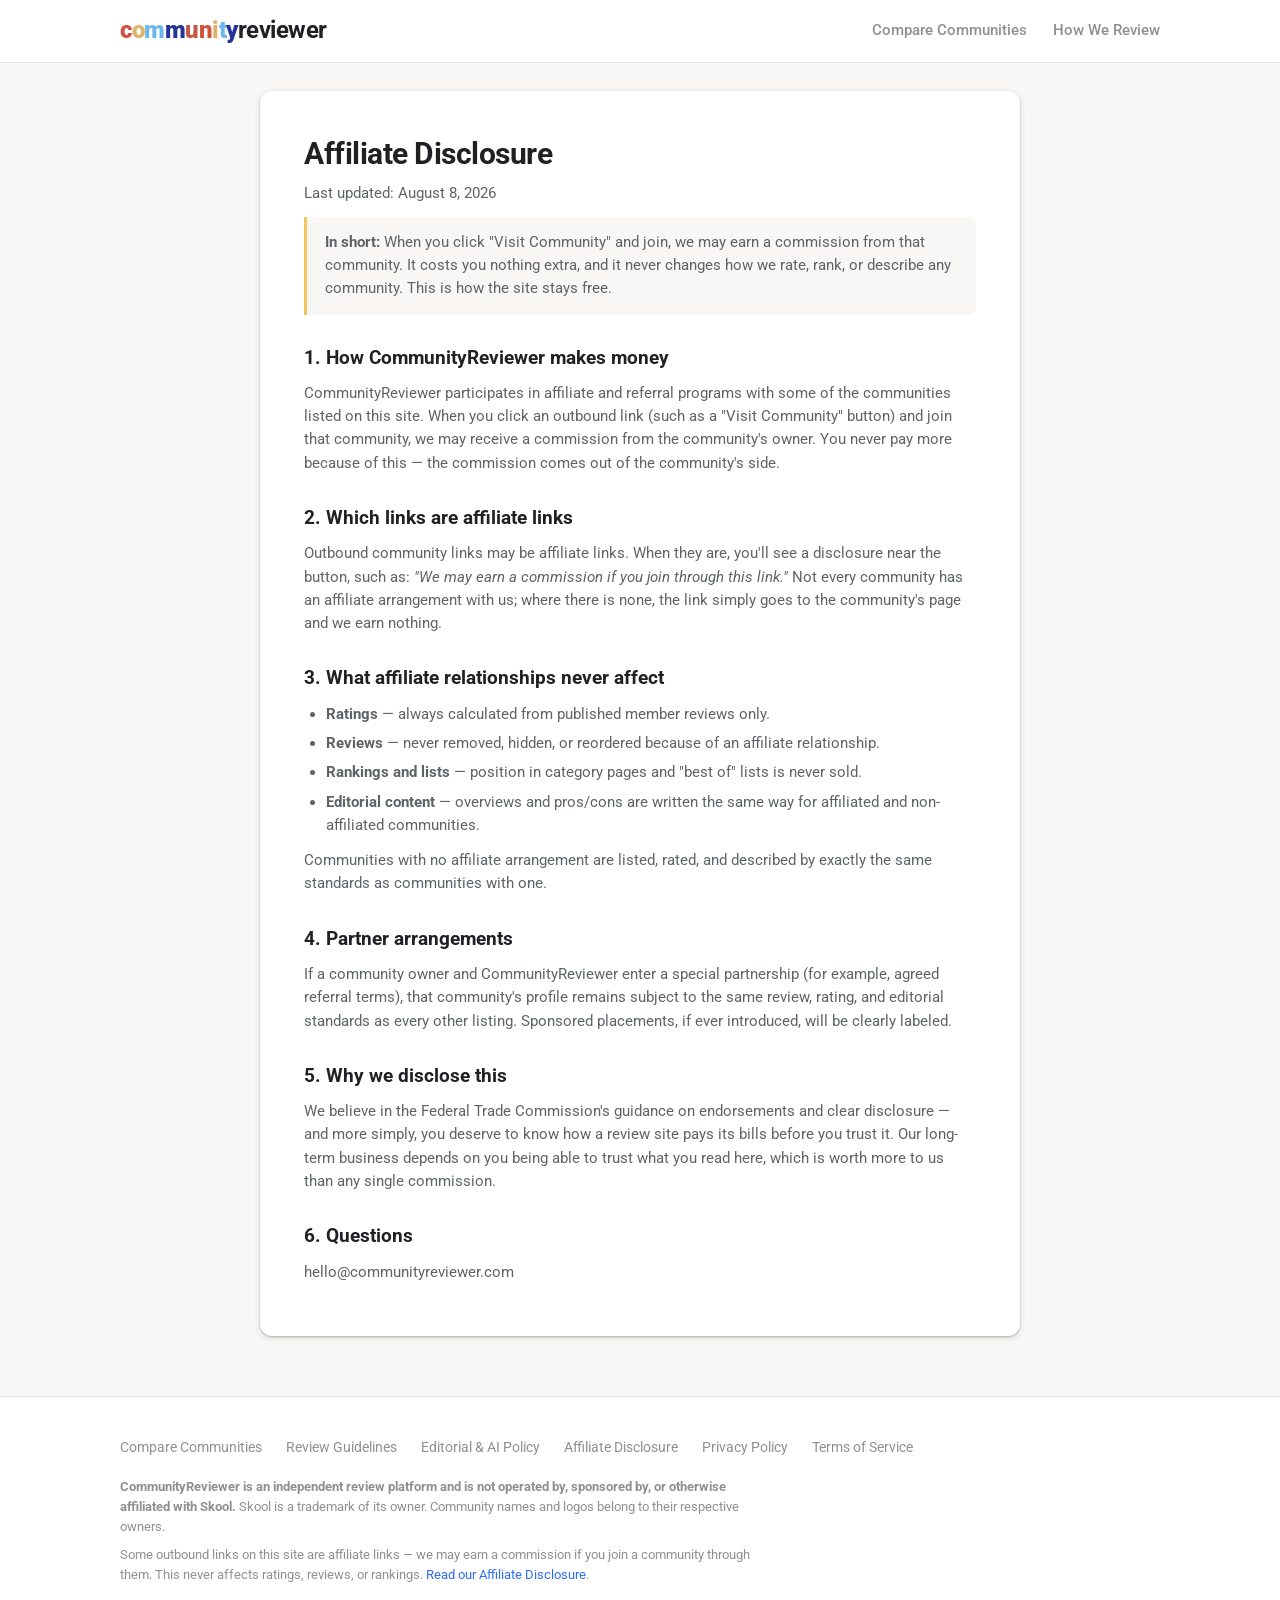
==== affiliate-disclosure/index.html @ 4574a342 "Launch CommunityReviewer comparison page Static site: Meta Ads community comparison plus the five po" ====
<!DOCTYPE html>
<html lang="en">
<head>
<meta charset="UTF-8">
<meta name="viewport" content="width=device-width, initial-scale=1">
<title>Affiliate Disclosure | CommunityReviewer</title>
<link rel="stylesheet" href="/assets/styles.css">
</head>
<body>

<header class="site-header">
  <div class="container header-inner">
    <a class="logo" href="/"><span class="l1">c</span><span class="l2">o</span><span class="l3">m</span><span class="l4">m</span><span class="l5">u</span><span class="l1">n</span><span class="l2">i</span><span class="l3">t</span><span class="l4">y</span><span class="lr">reviewer</span></a>
    <nav class="site-nav">
      <a href="/compare/best-meta-ads-skool-communities/">Compare Communities</a>
      <a href="/editorial-policy/">How We Review</a>
    </nav>
  </div>
</header>

<div class="container">
  <article class="policy">
    <h1>Affiliate Disclosure</h1>
    <p class="policy-updated">Last updated: August 8, 2026</p>

    <div class="tldr"><b>In short:</b> When you click "Visit Community" and join, we may earn a commission from that community. It costs you nothing extra, and it never changes how we rate, rank, or describe any community. This is how the site stays free.</div>

    <h2>1. How CommunityReviewer makes money</h2>
    <p>CommunityReviewer participates in affiliate and referral programs with some of the communities listed on this site. When you click an outbound link (such as a "Visit Community" button) and join that community, we may receive a commission from the community's owner. You never pay more because of this — the commission comes out of the community's side.</p>

    <h2>2. Which links are affiliate links</h2>
    <p>Outbound community links may be affiliate links. When they are, you'll see a disclosure near the button, such as: <i>"We may earn a commission if you join through this link."</i> Not every community has an affiliate arrangement with us; where there is none, the link simply goes to the community's page and we earn nothing.</p>

    <h2>3. What affiliate relationships never affect</h2>
    <ul>
      <li><b>Ratings</b> — always calculated from published member reviews only.</li>
      <li><b>Reviews</b> — never removed, hidden, or reordered because of an affiliate relationship.</li>
      <li><b>Rankings and lists</b> — position in category pages and "best of" lists is never sold.</li>
      <li><b>Editorial content</b> — overviews and pros/cons are written the same way for affiliated and non-affiliated communities.</li>
    </ul>
    <p>Communities with no affiliate arrangement are listed, rated, and described by exactly the same standards as communities with one.</p>

    <h2>4. Partner arrangements</h2>
    <p>If a community owner and CommunityReviewer enter a special partnership (for example, agreed referral terms), that community's profile remains subject to the same review, rating, and editorial standards as every other listing. Sponsored placements, if ever introduced, will be clearly labeled.</p>

    <h2>5. Why we disclose this</h2>
    <p>We believe in the Federal Trade Commission's guidance on endorsements and clear disclosure — and more simply, you deserve to know how a review site pays its bills before you trust it. Our long-term business depends on you being able to trust what you read here, which is worth more to us than any single commission.</p>

    <h2>6. Questions</h2>
    <p>hello@communityreviewer.com</p>
  </article>
</div>

<footer class="site-footer">
  <div class="container">
    <div class="footer-links">
      <a href="/compare/best-meta-ads-skool-communities/">Compare Communities</a>
      <a href="/review-guidelines/">Review Guidelines</a>
      <a href="/editorial-policy/">Editorial &amp; AI Policy</a>
      <a href="/affiliate-disclosure/">Affiliate Disclosure</a>
      <a href="/privacy/">Privacy Policy</a>
      <a href="/terms/">Terms of Service</a>
    </div>
    <p class="footer-disclaimer"><b>CommunityReviewer is an independent review platform and is not operated by, sponsored by, or otherwise affiliated with Skool.</b> Skool is a trademark of its owner. Community names and logos belong to their respective owners.</p>
    <p class="footer-disclaimer">Some outbound links on this site are affiliate links — we may earn a commission if you join a community through them. This never affects ratings, reviews, or rankings. <a href="/affiliate-disclosure/">Read our Affiliate Disclosure</a>.</p>
  </div>
</footer>

</body>
</html>
---- assets/styles.css ----
/* CommunityReviewer — shared styles */
@import url('https://fonts.googleapis.com/css2?family=Roboto:wght@400;500;700;900&display=swap');

:root {
  --ink: #202124;
  --ink-soft: #5f6368;
  --ink-faint: #909090;
  --line: #e4e4e4;
  --bg: #f8f7f5;            /* Skool warm off-white canvas */
  --bg-soft: #f3f1ee;
  --card: #ffffff;
  --accent: #2e6ef5;         /* Skool link blue */
  --yellow: #f8d481;         /* Skool primary CTA yellow */
  --yellow-dark: #f2c65c;
  --star: #dfa43c;
  --green: #178a4c;
  --green-bg: #e8f5ee;
  --radius: 10px;
  --card-shadow: 0 1px 2px rgba(60,64,67,.3), 0 2px 6px rgba(60,64,67,.15);
  /* skool logo letter colors */
  --sk-red: #d3513e;
  --sk-gold: #e0b467;
  --sk-sky: #6bb7ee;
  --sk-navy: #263397;
  --sk-rust: #c45946;
}

* { margin: 0; padding: 0; box-sizing: border-box; }

body {
  font-family: Roboto, -apple-system, BlinkMacSystemFont, Helvetica, Arial, sans-serif;
  color: var(--ink);
  background: var(--bg);
  line-height: 1.55;
  font-size: 16px;
}

.container { max-width: 1080px; margin: 0 auto; padding: 0 20px; }
a { color: var(--accent); text-decoration: none; }
a:hover { text-decoration: underline; }
img { max-width: 100%; }

/* ---------- Header ---------- */
.site-header {
  border-bottom: 1px solid var(--line);
  background: #fff;
  position: sticky; top: 0; z-index: 50;
}
.header-inner {
  display: flex; align-items: center; justify-content: space-between;
  height: 62px; gap: 24px;
}
.logo {
  font-size: 24px; font-weight: 900; letter-spacing: -0.5px; color: var(--ink);
}
.logo:hover { text-decoration: none; }
.logo .l1 { color: var(--sk-red); }
.logo .l2 { color: var(--sk-gold); }
.logo .l3 { color: var(--sk-sky); }
.logo .l4 { color: var(--sk-navy); }
.logo .l5 { color: var(--sk-rust); }
.logo .lr { color: var(--ink); font-weight: 700; }
.site-nav { display: flex; gap: 26px; align-items: center; }
.site-nav a { color: var(--ink-faint); font-size: 15px; font-weight: 500; }
.site-nav a:hover { color: var(--ink); text-decoration: none; }
.site-nav a.nav-cta {
  color: var(--ink); background: var(--yellow); font-weight: 700;
  padding: 8px 16px; border-radius: 4px;
}
.site-nav a.nav-cta:hover { background: var(--yellow-dark); }

/* ---------- Buttons ---------- */
.btn {
  display: inline-block; border-radius: 4px; font-weight: 700; font-size: 15px;
  padding: 11px 22px; cursor: pointer; text-align: center; border: none;
  transition: background .15s; font-family: inherit;
}
.btn:hover { text-decoration: none; }
.btn-primary {
  background: var(--yellow); color: var(--ink);
  text-transform: uppercase; letter-spacing: .3px; font-size: 14px;
}
.btn-primary:hover { background: var(--yellow-dark); }
.btn-secondary {
  background: #fff; color: var(--ink); border: 1.5px solid var(--line);
}
.btn-secondary:hover { border-color: var(--ink-faint); }
.btn-outline {
  background: #fff; color: var(--ink); border: 1.5px solid var(--line);
  padding: 8px 16px; font-size: 14px;
}
.btn-outline:hover { border-color: var(--ink-faint); }
.btn-lg { padding: 14px 28px; font-size: 15px; }
.btn-block { display: block; width: 100%; }

/* ---------- Badges & stars ---------- */
.stars { color: var(--star); letter-spacing: 1px; }
.badge {
  display: inline-block; font-size: 12.5px; font-weight: 700;
  padding: 3px 10px; border-radius: 999px;
}
.badge-claimed { background: var(--green-bg); color: var(--green); }
.badge-unclaimed { background: #efedea; color: var(--ink-faint); }
.badge-verified { background: var(--green-bg); color: var(--green); }
.badge-cat { background: #efedea; color: var(--ink-soft); }

/* ---------- Community card (reused everywhere) ---------- */
.card-grid { display: grid; grid-template-columns: repeat(3, 1fr); gap: 18px; }
.community-card {
  border-radius: var(--radius);
  padding: 20px; background: var(--card); display: flex; flex-direction: column; gap: 8px;
  box-shadow: var(--card-shadow);
  transition: box-shadow .15s;
}
.community-card:hover {
  box-shadow: 0 2px 4px rgba(60,64,67,.3), 0 6px 14px rgba(60,64,67,.18);
  text-decoration: none;
}
.cc-logo {
  width: 48px; height: 48px; border-radius: 8px; color: #fff;
  display: flex; align-items: center; justify-content: center;
  font-weight: 700; font-size: 17px; margin-bottom: 4px;
}
.cc-name { font-size: 17px; font-weight: 700; color: var(--ink); }
.cc-creator { font-size: 14px; color: var(--ink-soft); }
.cc-rating { font-size: 14px; color: var(--ink); }
.cc-rating .count { color: var(--ink-faint); }
.cc-meta { display: flex; gap: 10px; align-items: center; font-size: 13.5px; color: var(--ink-soft); }
.cc-price { font-weight: 700; color: var(--ink); }
.cc-desc { font-size: 14px; color: var(--ink-soft); flex-grow: 1; }
.cc-btn { margin-top: 10px; }

/* logo placeholder colors — echo skool's logo palette */
.lg-blue { background: linear-gradient(135deg,#6bb7ee,#263397); }
.lg-purple { background: linear-gradient(135deg,#7c4fd0,#4c2a96); }
.lg-green { background: linear-gradient(135deg,#2aa365,#116b3d); }
.lg-orange { background: linear-gradient(135deg,#e0b467,#c45946); }
.lg-red { background: linear-gradient(135deg,#d3513e,#8f2c1e); }
.lg-teal { background: linear-gradient(135deg,#2b9fa8,#166b72); }

/* ---------- Sections ---------- */
.section { padding: 48px 0; }
.section-alt { background: transparent; }
.section h2 { font-size: 24px; letter-spacing: -0.3px; margin-bottom: 20px; }
.section-head { display: flex; align-items: baseline; justify-content: space-between; margin-bottom: 20px; }
.section-head h2 { margin-bottom: 0; }
.section-head a { font-size: 14.5px; font-weight: 700; }

/* ---------- Forms ---------- */
.form-card {
  max-width: 640px; margin: 0 auto; background: var(--card);
  border-radius: 12px; padding: 32px; box-shadow: var(--card-shadow);
}
.form-group { margin-bottom: 22px; }
.form-group label { display: block; font-weight: 700; font-size: 15px; margin-bottom: 6px; }
.form-group .hint { font-size: 13px; color: var(--ink-faint); margin-top: 5px; }
input[type=text], input[type=email], textarea, select {
  width: 100%; padding: 11px 13px; border: 1.5px solid var(--line);
  border-radius: 8px; font-size: 15px; font-family: inherit; background: #fff;
  color: var(--ink);
}
input:focus, textarea:focus, select:focus { outline: 2px solid var(--accent); outline-offset: -1px; border-color: var(--accent); }
textarea { resize: vertical; min-height: 110px; }
.radio-row { display: flex; flex-wrap: wrap; gap: 10px; }
.radio-pill {
  border: 1.5px solid var(--line); border-radius: 25px; padding: 8px 16px;
  font-size: 14.5px; cursor: pointer; user-select: none; color: var(--ink-faint);
  background: #fff;
}
.radio-pill input { display: none; }
.radio-pill:has(input:checked) { background: var(--ink); border-color: var(--ink); color: #fff; font-weight: 700; }
.star-picker { display: flex; gap: 6px; font-size: 34px; color: #dcdcda; cursor: pointer; }
.star-picker span:hover, .star-picker span.on { color: var(--star); }
.checkbox-row { display: flex; gap: 10px; align-items: flex-start; font-size: 14.5px; color: var(--ink-soft); }
.checkbox-row input { margin-top: 4px; }

/* ---------- Footer ---------- */
.site-footer {
  border-top: 1px solid var(--line); background: #fff;
  padding: 40px 0 32px; margin-top: 60px; font-size: 14px; color: var(--ink-soft);
}
.footer-links { display: flex; flex-wrap: wrap; gap: 10px 24px; margin-bottom: 18px; }
.footer-links a { color: var(--ink-faint); }
.footer-disclaimer { color: var(--ink-faint); font-size: 13px; max-width: 640px; }

/* ---------- Breadcrumb ---------- */
.breadcrumb { font-size: 13.5px; color: var(--ink-faint); padding: 16px 0 0; }
.breadcrumb a { color: var(--ink-faint); }

/* ---------- Review card ---------- */
.review-card {
  border-radius: var(--radius); box-shadow: var(--card-shadow);
  padding: 22px; background: var(--card); margin-bottom: 16px;
}
.review-card h4 { font-size: 16.5px; margin: 6px 0 8px; }
.review-meta { font-size: 13px; color: var(--ink-faint); display: flex; flex-wrap: wrap; gap: 6px 14px; margin-top: 12px; }
.review-procon { font-size: 14.5px; margin-top: 10px; }
.review-procon b { color: var(--ink); }
.helpful { margin-top: 14px; font-size: 13.5px; color: var(--ink-faint); }
.helpful button {
  border: 1px solid var(--line); background: #fff; border-radius: 25px;
  padding: 4px 14px; font-size: 13px; cursor: pointer; margin-left: 8px; color: var(--ink-soft);
  font-family: inherit;
}
.owner-response {
  margin-top: 14px; background: var(--bg); border-left: 3px solid var(--yellow-dark);
  border-radius: 0 8px 8px 0; padding: 12px 16px; font-size: 14.5px;
}
.owner-response .who { font-weight: 700; font-size: 13px; color: var(--ink); margin-bottom: 4px; }

/* ---------- Misc ---------- */
.note-editorial { font-size: 12.5px; color: var(--ink-faint); font-style: italic; margin-top: 10px; }
.two-col { display: grid; grid-template-columns: 1fr 1fr; gap: 24px; }
.pro-box, .con-box { border: 1px solid var(--line); border-radius: var(--radius); padding: 20px; background: #fff; }
.pro-box h3 { color: var(--green); font-size: 16px; margin-bottom: 10px; }
.con-box h3 { color: var(--sk-rust); font-size: 16px; margin-bottom: 10px; }
.pro-box ul, .con-box ul { padding-left: 20px; font-size: 14.5px; color: var(--ink-soft); }
.pro-box li, .con-box li { margin-bottom: 6px; }

.facts-box {
  border-radius: var(--radius); background: var(--card); box-shadow: var(--card-shadow);
  padding: 6px 22px;
}
.facts-box .fact {
  display: flex; justify-content: space-between; gap: 16px;
  padding: 11px 0; border-bottom: 1px solid #efedea; font-size: 14.5px;
}
.facts-box .fact:last-child { border-bottom: none; }
.facts-box .fact .k { color: var(--ink-faint); }
.facts-box .fact .v { font-weight: 700; text-align: right; }

.side-card {
  border-radius: var(--radius); background: var(--card); box-shadow: var(--card-shadow);
  padding: 20px;
}

.dist-row { display: flex; align-items: center; gap: 10px; font-size: 13.5px; margin-bottom: 6px; color: var(--ink-soft); }
.dist-bar { flex: 1; height: 8px; background: #efedea; border-radius: 4px; overflow: hidden; }
.dist-fill { height: 100%; background: var(--star); border-radius: 4px; }

.banner-claim {
  background: var(--card); border-radius: 14px; padding: 36px 40px;
  box-shadow: var(--card-shadow);
  display: flex; align-items: center; justify-content: space-between; gap: 24px; flex-wrap: wrap;
}
.banner-claim h2 { color: var(--ink); margin-bottom: 6px; }
.banner-claim p { color: var(--ink-soft); font-size: 15px; }

.disclosure { font-size: 12.5px; color: var(--ink-faint); margin-top: 8px; }

.independence-note { font-size: 13px; color: var(--ink-faint); margin-top: 14px; }
.independence-note a { color: var(--ink-faint); text-decoration: underline; }

.footer-disclaimer + .footer-disclaimer { margin-top: 8px; }

/* ---------- Policy pages ---------- */
.policy {
  max-width: 760px; margin: 28px auto 0; background: var(--card);
  border-radius: 12px; box-shadow: var(--card-shadow); padding: 40px 44px;
}
.policy h1 { font-size: 30px; letter-spacing: -0.5px; margin-bottom: 4px; }
.policy-updated { color: var(--ink-faint); font-size: 13.5px; margin-bottom: 20px; }
.policy .tldr {
  background: var(--bg); border-left: 3px solid var(--yellow-dark);
  border-radius: 0 8px 8px 0; padding: 14px 18px; font-size: 15px;
  color: var(--ink-soft); margin-bottom: 28px;
}
.policy h2 { font-size: 19px; margin: 28px 0 10px; }
.policy p, .policy li { font-size: 15px; color: var(--ink-soft); }
.policy p { margin-bottom: 12px; }
.policy ul { padding-left: 22px; margin-bottom: 12px; }
.policy li { margin-bottom: 6px; }
@media (max-width: 720px) { .policy { padding: 24px 20px; } }

/* sticky mobile CTA */
.mobile-cta {
  display: none; position: fixed; bottom: 0; left: 0; right: 0; z-index: 60;
  background: #fff; border-top: 1px solid var(--line); padding: 10px 16px;
  gap: 10px;
}
.mobile-cta .btn { flex: 1; padding: 12px; }

/* ---------- Responsive ---------- */
@media (max-width: 900px) {
  .card-grid { grid-template-columns: repeat(2, 1fr); }
}
@media (max-width: 720px) {
  .site-nav { display: none; }
  .card-grid { grid-template-columns: 1fr; }
  .two-col { grid-template-columns: 1fr; }
  .mobile-cta { display: flex; }
  body.has-mobile-cta { padding-bottom: 70px; }
  .section { padding: 34px 0; }
  .form-card { padding: 22px; }
}
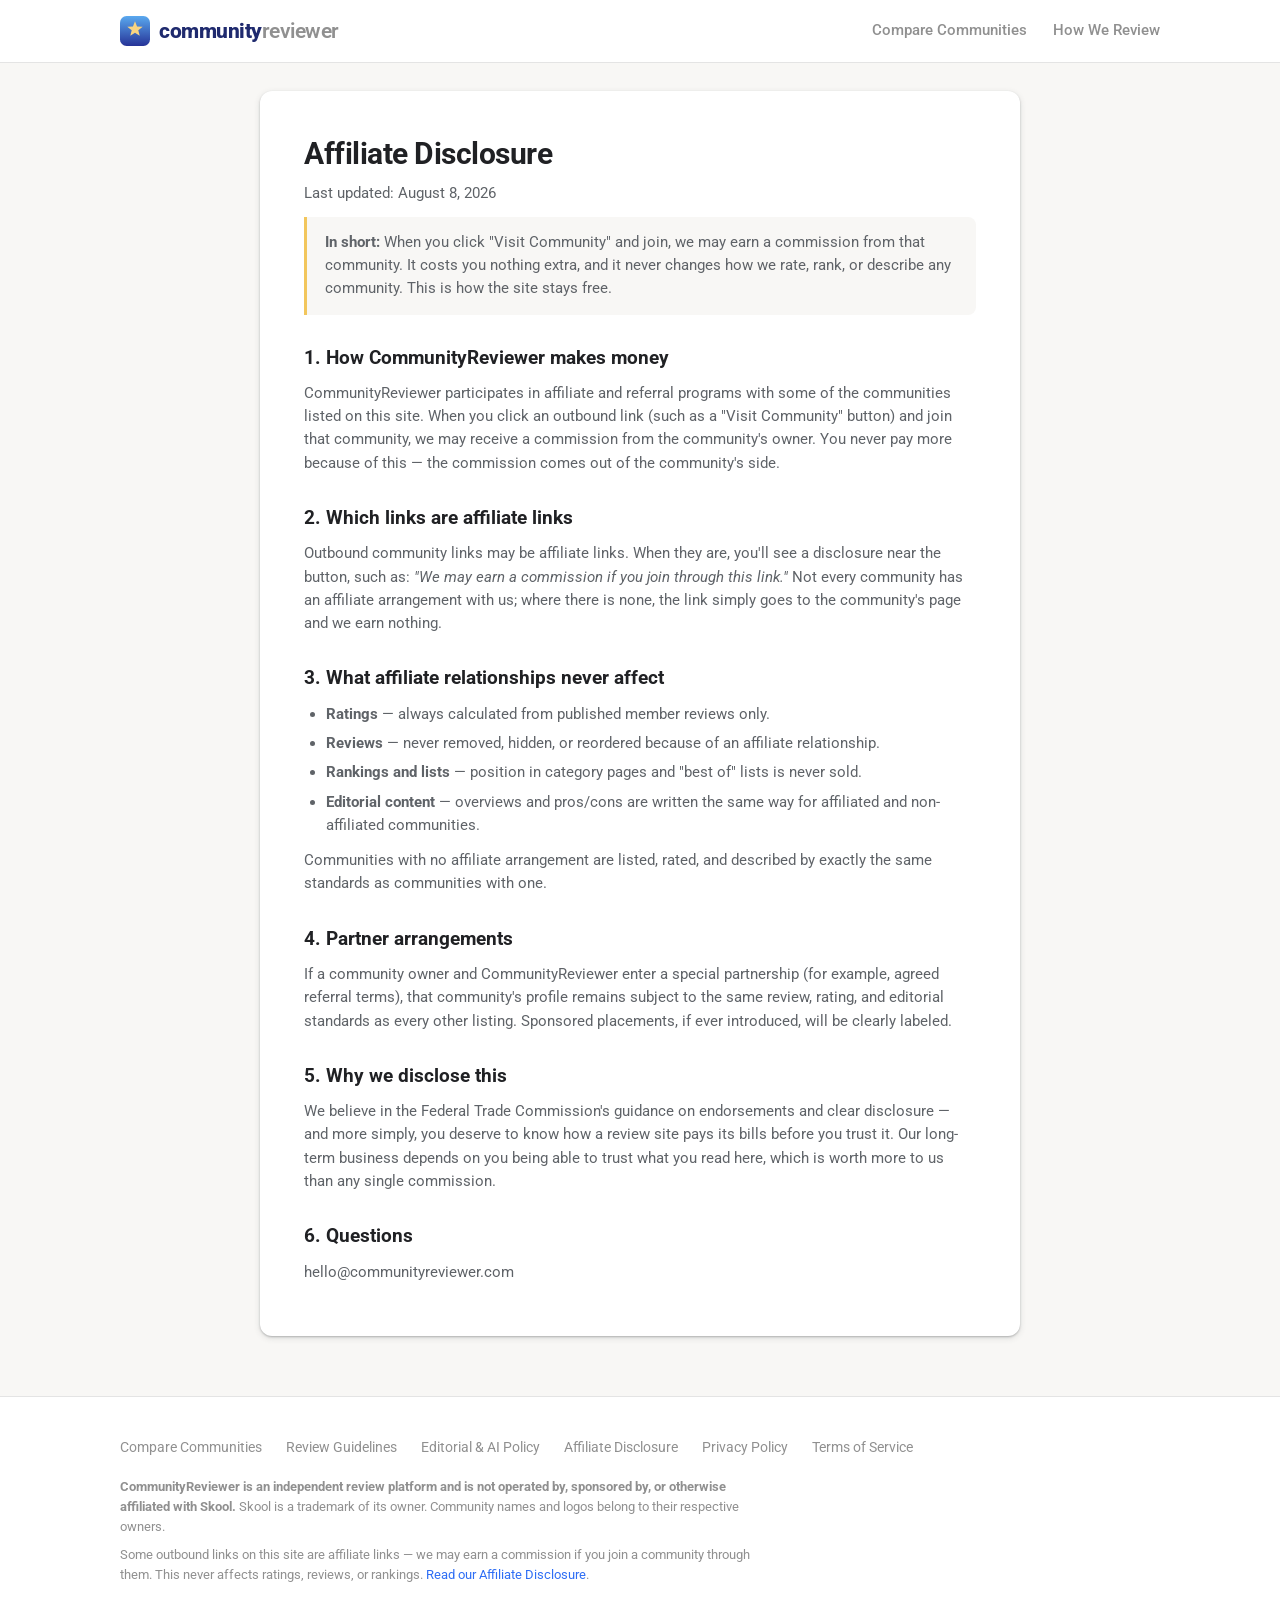
==== commit fbdb3547: "Add CommunityReviewer logo, favicons and social meta Original mark (speech bubble + star) replaces t" ====
--- a/affiliate-disclosure/index.html
+++ b/affiliate-disclosure/index.html
@@ -5,12 +5,31 @@
 <meta name="viewport" content="width=device-width, initial-scale=1">
 <title>Affiliate Disclosure | CommunityReviewer</title>
 <link rel="stylesheet" href="/assets/styles.css">
+
+<!--brand-->
+<link rel="icon" href="/favicon.svg" type="image/svg+xml">
+<link rel="icon" href="/favicon.ico" sizes="32x32">
+<link rel="apple-touch-icon" href="/apple-touch-icon.png">
+<meta name="theme-color" content="#263397">
+<meta name="description" content="How CommunityReviewer earns affiliate commissions, and why they never influence ratings, reviews or rankings.">
+<link rel="canonical" href="https://communityreviewer.com/affiliate-disclosure/">
+<meta property="og:type" content="article">
+<meta property="og:site_name" content="CommunityReviewer">
+<meta property="og:title" content="Affiliate Disclosure">
+<meta property="og:description" content="How CommunityReviewer earns affiliate commissions, and why they never influence ratings, reviews or rankings.">
+<meta property="og:url" content="https://communityreviewer.com/affiliate-disclosure/">
+<meta property="og:image" content="https://communityreviewer.com/assets/img/og-card.png">
+<meta name="twitter:card" content="summary_large_image">
+<meta name="twitter:title" content="Affiliate Disclosure">
+<meta name="twitter:description" content="How CommunityReviewer earns affiliate commissions, and why they never influence ratings, reviews or rankings.">
+<meta name="twitter:image" content="https://communityreviewer.com/assets/img/og-card.png">
+<!--/brand-->
 </head>
 <body>
 
 <header class="site-header">
   <div class="container header-inner">
-    <a class="logo" href="/"><span class="l1">c</span><span class="l2">o</span><span class="l3">m</span><span class="l4">m</span><span class="l5">u</span><span class="l1">n</span><span class="l2">i</span><span class="l3">t</span><span class="l4">y</span><span class="lr">reviewer</span></a>
+    <a class="logo" href="/"><svg class="logo-mark" viewBox="0 0 64 64" aria-hidden="true" focusable="false"><defs><linearGradient id="crm" x1="0" y1="0" x2="0" y2="1"><stop offset="0" stop-color="#5AA9EF"/><stop offset="1" stop-color="#263397"/></linearGradient></defs><rect x="0" y="0" width="64" height="64" rx="14" fill="url(#crm)"/><path fill="#F8D481" d="M32 11 L36.35 22.28 L48.42 23.0 L39.04 30.62 L42.06 42.3 L32 35.75 L21.94 42.3 L24.96 30.62 L15.58 23.0 L27.65 22.28 Z"/></svg><span class="logo-word"><b>community</b><span>reviewer</span></span></a>
     <nav class="site-nav">
       <a href="/compare/best-meta-ads-skool-communities/">Compare Communities</a>
       <a href="/editorial-policy/">How We Review</a>
--- a/assets/styles.css
+++ b/assets/styles.css
@@ -50,16 +50,7 @@
   display: flex; align-items: center; justify-content: space-between;
   height: 62px; gap: 24px;
 }
-.logo {
-  font-size: 24px; font-weight: 900; letter-spacing: -0.5px; color: var(--ink);
-}
-.logo:hover { text-decoration: none; }
-.logo .l1 { color: var(--sk-red); }
-.logo .l2 { color: var(--sk-gold); }
-.logo .l3 { color: var(--sk-sky); }
-.logo .l4 { color: var(--sk-navy); }
-.logo .l5 { color: var(--sk-rust); }
-.logo .lr { color: var(--ink); font-weight: 700; }
+
 .site-nav { display: flex; gap: 26px; align-items: center; }
 .site-nav a { color: var(--ink-faint); font-size: 15px; font-weight: 500; }
 .site-nav a:hover { color: var(--ink); text-decoration: none; }
@@ -293,3 +284,12 @@
   .section { padding: 34px 0; }
   .form-card { padding: 22px; }
 }
+
+/* ---------- Logo ---------- */
+.logo { display: flex; align-items: center; gap: 9px; text-decoration: none; }
+.logo:hover { text-decoration: none; }
+.logo-mark { width: 30px; height: 30px; flex-shrink: 0; display: block; }
+.logo-word { font-size: 21px; font-weight: 800; letter-spacing: -0.5px; line-height: 1; }
+.logo-word b { color: #1f2a6e; font-weight: 800; }
+.logo-word span { color: var(--ink-faint); font-weight: 600; }
+@media (max-width: 420px) { .logo-word { font-size: 18px; } .logo-mark { width: 26px; height: 26px; } }
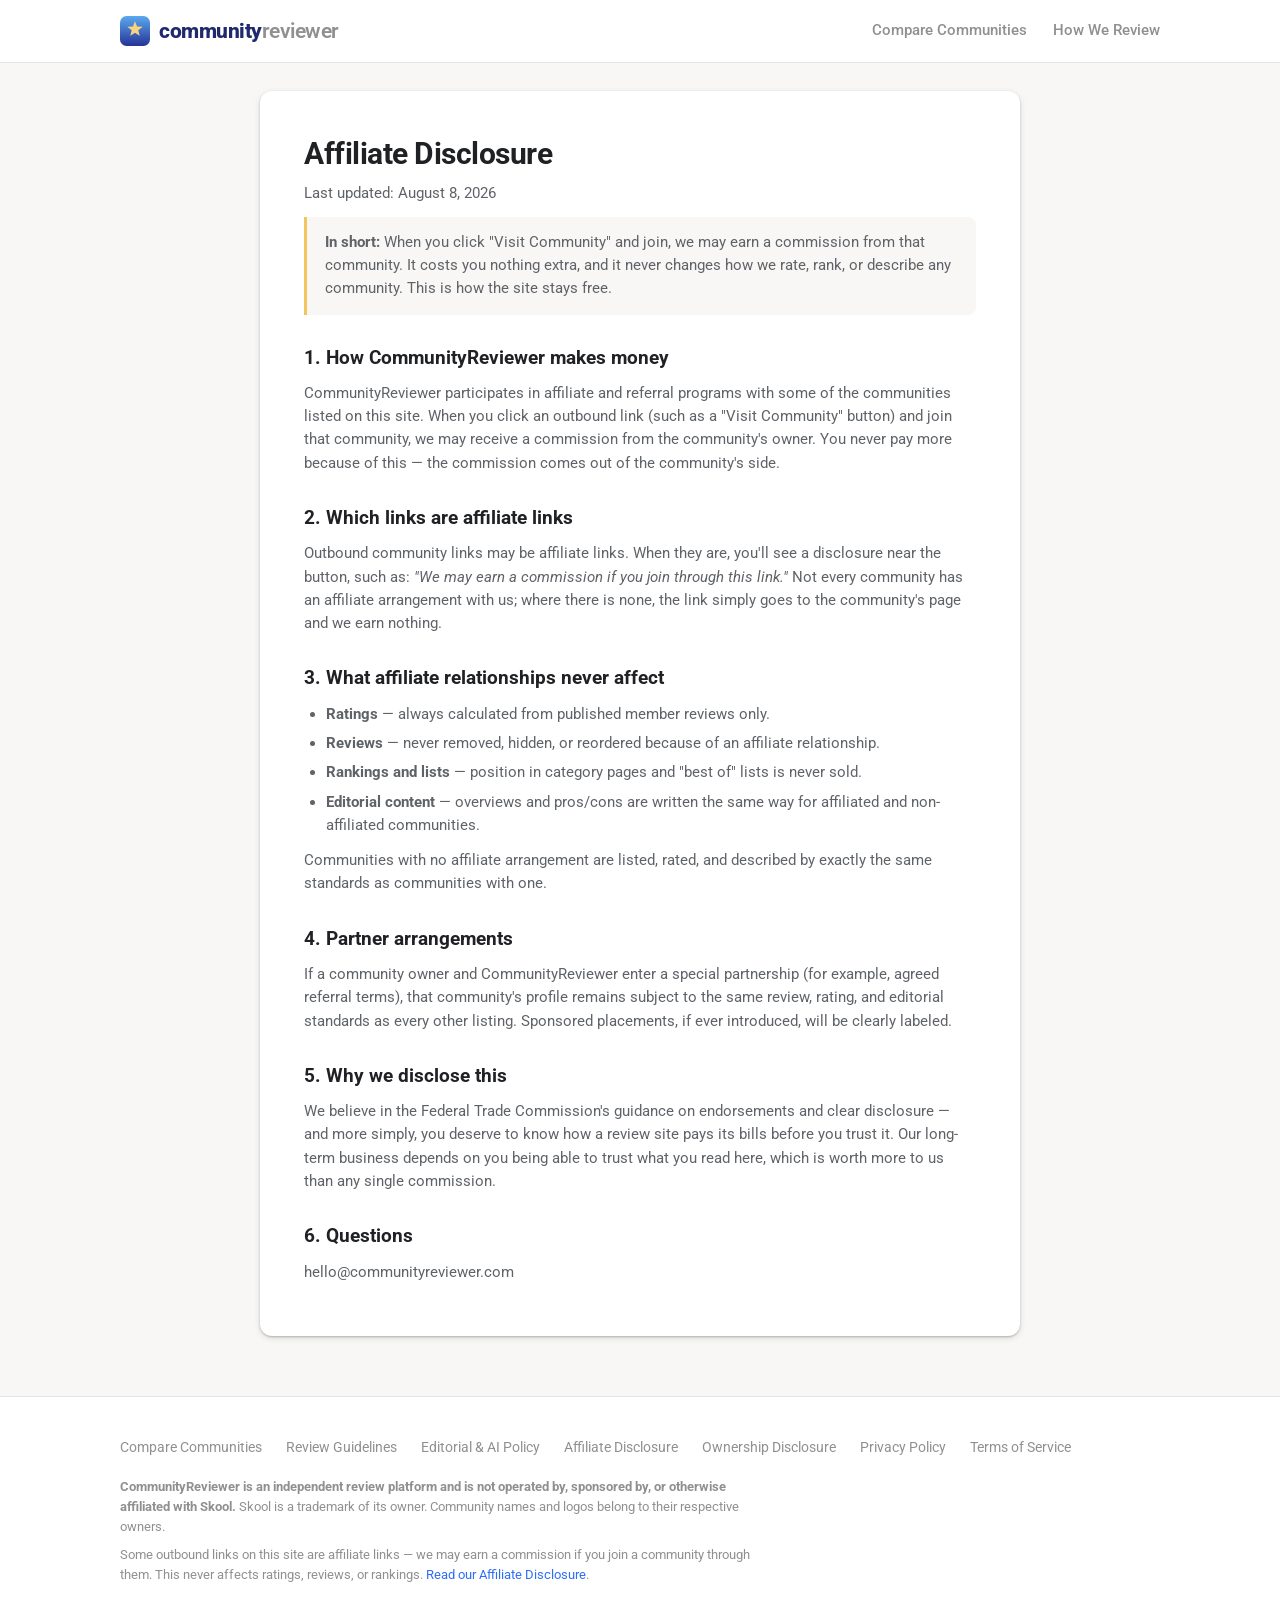
==== commit 21bacdec: "Move ownership disclosure to a footer link and policy section Removes the inline sentence from the c" ====
--- a/affiliate-disclosure/index.html
+++ b/affiliate-disclosure/index.html
@@ -24,6 +24,18 @@
 <meta name="twitter:description" content="How CommunityReviewer earns affiliate commissions, and why they never influence ratings, reviews or rankings.">
 <meta name="twitter:image" content="https://communityreviewer.com/assets/img/og-card.png">
 <!--/brand-->
+
+<!--gtag-->
+<!-- Google tag (gtag.js) -->
+<script async src="https://www.googletagmanager.com/gtag/js?id=AW-18380563777"></script>
+<script>
+  window.dataLayer = window.dataLayer || [];
+  function gtag(){dataLayer.push(arguments);}
+  gtag('js', new Date());
+
+  gtag('config', 'AW-18380563777');
+</script>
+<!--/gtag-->
 </head>
 <body>
 
@@ -77,6 +89,7 @@
       <a href="/review-guidelines/">Review Guidelines</a>
       <a href="/editorial-policy/">Editorial &amp; AI Policy</a>
       <a href="/affiliate-disclosure/">Affiliate Disclosure</a>
+      <a href="/editorial-policy/#ownership">Ownership Disclosure</a>
       <a href="/privacy/">Privacy Policy</a>
       <a href="/terms/">Terms of Service</a>
     </div>
